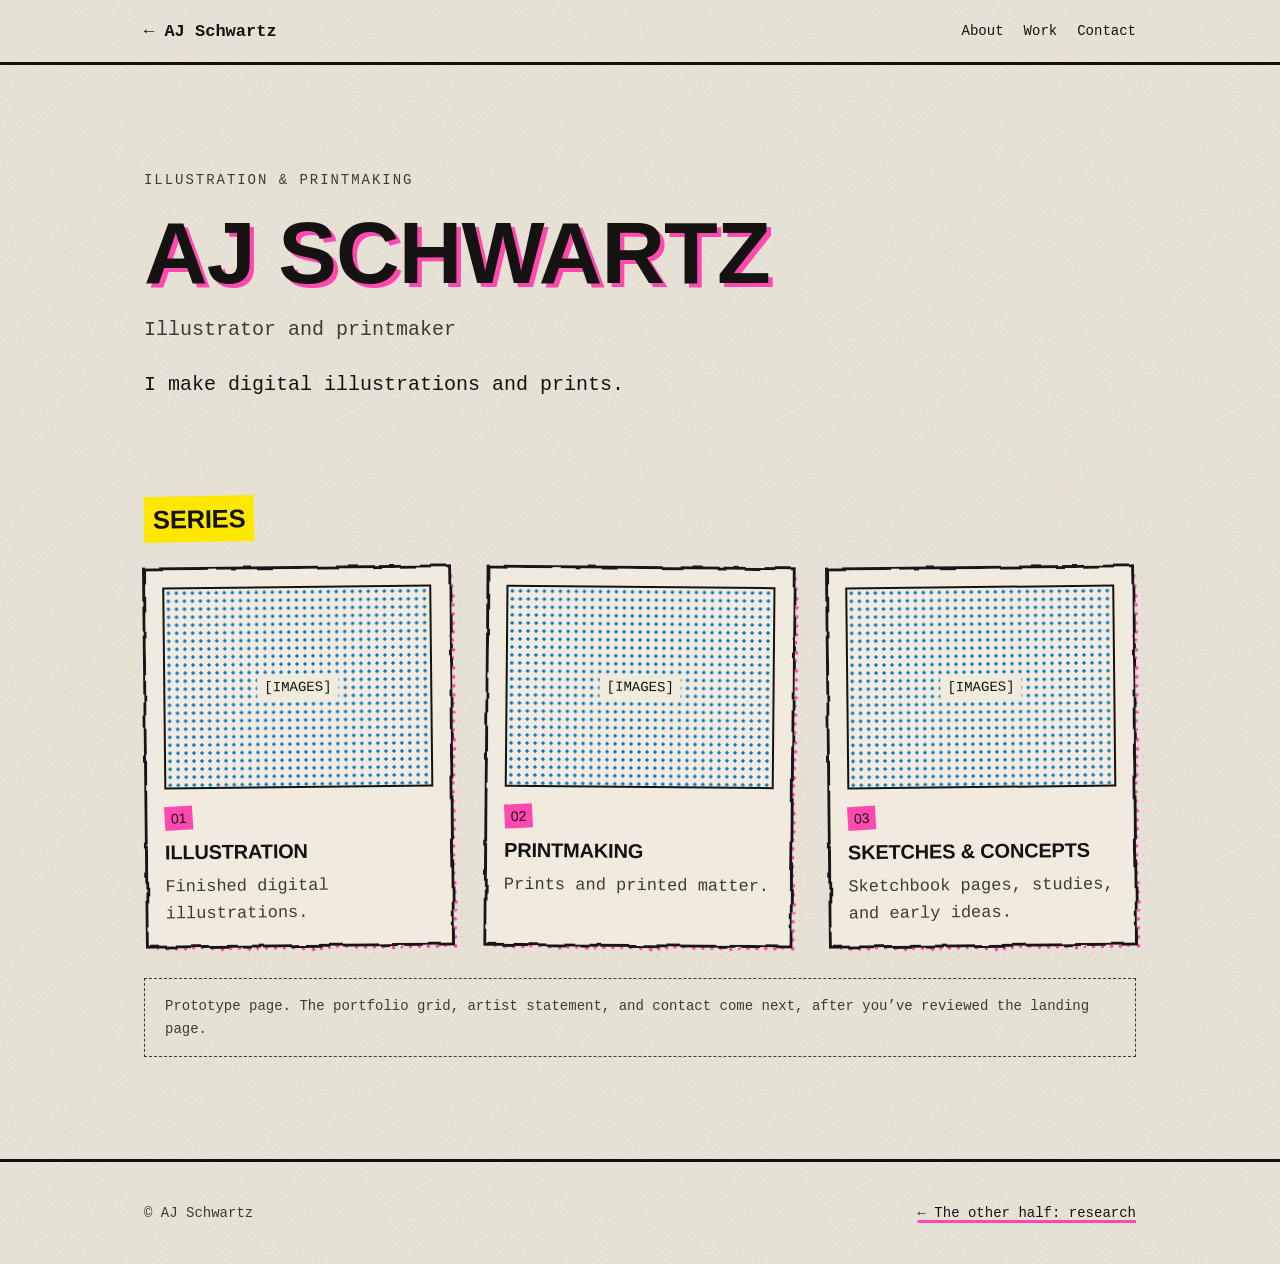
==== illustration/index.html @ 6c16be8b "Add personal site: split landing page with wipe transition Landing page splits into Research and Ill" ====
<!doctype html>
<html lang="en">
<head>
  <meta charset="utf-8">
  <meta name="viewport" content="width=device-width, initial-scale=1">
  <title>AJ Schwartz | Illustration &amp; Printmaking</title>
  <meta name="description" content="Digital illustration and printmaking by AJ Schwartz: finished illustrations, prints, sketches, and concepts.">
  <link rel="canonical" href="https://ajmerc.github.io/illustration/">
  <!-- Google Search Console: paste the <meta name="google-site-verification" ...> tag on the line below. -->

  <link rel="stylesheet" href="../assets/css/site.css">
  <script src="../assets/js/wipe.js" defer></script>
</head>
<body class="theme-illustration" data-side="illustration">
  <!-- SVG filter that gives borders their hand-inked wobble -->
  <svg width="0" height="0" aria-hidden="true" focusable="false" style="position:absolute">
    <filter id="rough"><feTurbulence type="fractalNoise" baseFrequency=".035" numOctaves="2" seed="4"/><feDisplacementMap in="SourceGraphic" scale="5"/></filter>
  </svg>

  <header class="site-header">
    <div class="container">
      <a class="home-link" href="../" data-wipe="home"><span aria-hidden="true">←</span> AJ Schwartz</a>
      <nav class="site-nav" aria-label="Illustration sections">
        <ul>
          <li><a href="#about">About</a></li>
          <li><a href="#work">Work</a></li>
          <li><a href="#contact">Contact</a></li>
        </ul>
      </nav>
    </div>
  </header>

  <main class="container">
    <section class="hero" id="about">
      <p class="eyebrow">Illustration &amp; Printmaking</p>
      <h1>AJ Schwartz</h1>
      <p class="role">Illustrator and printmaker</p>
      <p class="lede">I make digital illustrations and prints.</p>
    </section>

    <section class="section" id="work">
      <h2>Series</h2>
      <ul class="cards">
        <li class="card">
          <div class="frame"><span>[IMAGES]</span></div>
          <span class="card__num">01</span>
          <h3>Illustration</h3>
          <p>Finished digital illustrations.</p>
        </li>
        <li class="card">
          <div class="frame"><span>[IMAGES]</span></div>
          <span class="card__num">02</span>
          <h3>Printmaking</h3>
          <p>Prints and printed matter.</p>
        </li>
        <li class="card">
          <div class="frame"><span>[IMAGES]</span></div>
          <span class="card__num">03</span>
          <h3>Sketches &amp; concepts</h3>
          <p>Sketchbook pages, studies, and early ideas.</p>
        </li>
      </ul>
      <p class="placeholder-note">Prototype page. The portfolio grid, artist statement, and contact come next, after you’ve reviewed the landing page.</p>
    </section>
  </main>

  <footer class="site-footer">
    <div class="container">
      <span>© AJ Schwartz</span>
      <a href="../research/" data-wipe="research">← The other half: research</a>
    </div>
  </footer>
</body>
</html>
---- assets/css/site.css ----
/* ==========================================================================
   ajmerc.github.io — one stylesheet for the whole site.

   The Research and Illustration sides share the same grid, type scale and
   page structure. Each side only swaps the tokens in its theme block
   (colors, fonts, textures), so the two read as foils of each other.

   Sections:
     1. Tokens        4. Landing page
     2. Themes        5. Inner pages
     3. Base          6. Wipe transition
   ========================================================================== */

/* Self-hosted Bricolage Grotesque (SIL Open Font License, see assets/fonts/) */
@font-face {
  font-family: "Bricolage Grotesque";
  font-weight: 400;
  font-display: swap;
  src: url("../fonts/bricolage-grotesque-latin-400-normal.woff2") format("woff2");
}
@font-face {
  font-family: "Bricolage Grotesque";
  font-weight: 700;
  font-display: swap;
  src: url("../fonts/bricolage-grotesque-latin-700-normal.woff2") format("woff2");
}

/* 1. Tokens ---------------------------------------------------------------- */
:root {
  /* Research palette: calm, restrained */
  --r-paper: #f8f7f3;
  --r-ink: #17202a;
  --r-muted: #525d69;
  --r-accent: #2b5877;
  --r-rule: #d7dade;

  /* Illustration palette: newsprint + risograph inks */
  --i-paper: #f1ebdf;
  --i-ink: #151312;
  --i-muted: #3f3a35;
  --pink: #ff48b0;
  --blue: #0078bf;
  --yellow: #ffe800;

  /* Shared type scale */
  --step--1: 0.875rem;
  --step-0: 1.0625rem;
  --step-1: 1.25rem;
  --step-2: 1.6rem;
  --step-3: clamp(1.9rem, 3.5vw, 2.5rem);
  --step-4: clamp(2.6rem, 8vw, 5.5rem);

  --grotesk: "Bricolage Grotesque", system-ui, -apple-system, "Segoe UI", Roboto, sans-serif;
  --sans: system-ui, -apple-system, "Segoe UI", Roboto, "Helvetica Neue", Arial, sans-serif;
  --heavy: "Arial Black", "Helvetica Neue", Helvetica, Impact, sans-serif;
  --mono: ui-monospace, "SFMono-Regular", Menlo, Consolas, "Courier New", monospace;

  /* Paper grain (tiny inline SVG noise) */
  --grain: url("data:image/svg+xml,%3Csvg xmlns='http://www.w3.org/2000/svg' width='220' height='220'%3E%3Cfilter id='n'%3E%3CfeTurbulence type='fractalNoise' baseFrequency='.85' numOctaves='2' stitchTiles='stitch'/%3E%3CfeColorMatrix values='0 0 0 0 0 0 0 0 0 0 0 0 0 0 0 0 0 0 .09 0'/%3E%3C/filter%3E%3Crect width='100%25' height='100%25' filter='url(%23n)'/%3E%3C/svg%3E");
  --halftone: radial-gradient(circle, var(--pink) 0 1.7px, transparent 2.2px) 0 0 / 9px 9px;
  --halftone-blue: radial-gradient(circle, var(--blue) 0 1.4px, transparent 1.9px) 0 0 / 8px 8px;
}

/* 2. Themes ---------------------------------------------------------------- */
.theme-research {
  --paper: var(--r-paper);
  --ink: var(--r-ink);
  --muted: var(--r-muted);
  --accent: var(--r-accent);
  --rule: var(--r-rule);
  --display: var(--grotesk);
  --body: var(--grotesk);
}

.theme-illustration {
  --paper: var(--i-paper);
  --ink: var(--i-ink);
  --muted: var(--i-muted);
  --accent: var(--i-ink);
  --rule: var(--i-ink);
  --display: var(--heavy);
  --body: var(--mono);
}

/* 3. Base ------------------------------------------------------------------ */
*, *::before, *::after { box-sizing: border-box; }

body {
  margin: 0;
  background: var(--paper, var(--r-paper));
  color: var(--ink, var(--r-ink));
  font-family: var(--body, var(--grotesk));
  font-size: var(--step-0);
  line-height: 1.6;
}

body.theme-illustration { background-image: var(--grain); }

a { color: var(--accent); }

:focus-visible {
  outline: 3px solid var(--ink, var(--r-ink));
  outline-offset: 3px;
}

.visually-hidden {
  position: absolute !important;
  width: 1px; height: 1px;
  overflow: hidden;
  clip: rect(0 0 0 0);
  white-space: nowrap;
}

.container {
  width: 100%;
  max-width: 68rem;
  margin-inline: auto;
  padding-inline: clamp(1rem, 4vw, 3rem);
}

/* 4. Landing page ---------------------------------------------------------- */
.landing main {
  position: relative;
  isolation: isolate;
  min-height: 100vh;
  min-height: 100dvh;
  display: grid;
  grid-template-columns: 1fr 1fr;
  grid-template-rows: auto 1fr;
  background: linear-gradient(90deg, var(--r-paper) 50%, var(--i-paper) 50%);
  color: var(--r-ink);
}

/* Grain on the illustration half only */
.landing main::before {
  content: "";
  position: absolute;
  inset: 0 0 0 50%;
  background: var(--grain);
  z-index: -1;
  pointer-events: none;
}

/* Torn-paper seam between the halves */
.landing main::after {
  content: "";
  position: absolute;
  top: 0; bottom: 0;
  left: calc(50% - 16px);
  width: 16px;
  background: url("../img/torn-edge.svg") repeat-y 0 0 / 16px 120px;
  z-index: -1;
  pointer-events: none;
}

.intro {
  grid-column: 1 / -1;
  padding: clamp(3rem, 12vh, 8rem) clamp(1rem, 4vw, 3rem) 2rem;
  text-align: center;
}

.intro h1 {
  position: relative;
  isolation: isolate;
  margin: 0;
  font-family: var(--grotesk);
  font-weight: 700;
  font-size: var(--step-4);
  line-height: 1.02;
  letter-spacing: -0.02em;
}

/* The name straddles the seam: the right half picks up an off-register pink print. */
.intro h1::after {
  content: attr(data-text);
  position: absolute;
  inset: 0;
  color: var(--pink);
  transform: translate(0.05em, 0.035em);
  clip-path: inset(0 0 0 50%);
  z-index: -1;
}

.intro .role {
  margin: 1.1rem 0 0;
  font-size: var(--step-0);
  letter-spacing: 0.02em;
  color: var(--r-muted);
}

.intro .about {
  max-width: 34rem;
  margin: 0.75rem auto 0;
  font-size: var(--step-1);
  line-height: 1.45;
}

.choices {
  grid-column: 1 / -1;
  display: grid;
  grid-template-columns: 1fr 1fr;
}

.half {
  position: relative;
  isolation: isolate;
  display: flex;
  flex-direction: column;
  justify-content: flex-end;
  gap: 0.6rem;
  padding: 2rem clamp(1.5rem, 5vw, 4.5rem) clamp(2.5rem, 9vh, 5.5rem);
  color: var(--ink);
  text-decoration: none;
}

.half:focus-visible { outline-offset: -14px; }

.half__label { font-family: var(--display); font-size: var(--step-3); line-height: 1.05; }
.half__desc { max-width: 22rem; color: var(--muted); font-size: var(--step--1); }
.half__cta { font-size: var(--step--1); font-weight: 600; }
.half__cta span { display: inline-block; transition: transform .25s ease; }

/* Research half: crisp, aligned left */
.half--research { align-items: flex-start; }
.half--research .half__label { font-weight: 700; letter-spacing: -0.01em; }
.half--research .half__cta { color: var(--r-accent); }
.half--research:hover .half__cta span { transform: translateX(6px); }

.turns { width: min(18rem, 100%); height: auto; margin-bottom: 1.25rem; color: var(--r-accent); }
.turns text { font: 600 9px var(--sans); fill: var(--r-muted); }

/* Illustration half: mirrored, printed, a bit crooked */
.half--illustration { align-items: flex-end; text-align: right; }
.half--illustration .half__label {
  text-transform: uppercase;
  text-shadow: 3px 3px 0 var(--pink);
  transform: rotate(-1.5deg);
  transition: text-shadow .25s ease;
}
.half--illustration:hover .half__label { text-shadow: 6px 5px 0 var(--pink); }
.half--illustration:hover .half__cta span { transform: translateX(-6px); }

/* Halftone blob in the illustration half */
.half--illustration::before {
  content: "";
  position: absolute;
  inset: 0;
  background: var(--halftone);
  -webkit-mask-image: radial-gradient(circle at 78% 42%, #000 0 8%, transparent 38%);
  mask-image: radial-gradient(circle at 78% 42%, #000 0 8%, transparent 38%);
  opacity: .55;
  z-index: -1;
}

/* Stack the halves on narrow screens. Breakpoint matches splitLayout in wipe.js. */
@media (max-width: 47.99rem) {
  .landing main {
    grid-template-columns: 1fr;
    background: var(--r-paper);
  }
  .landing main::before,
  .landing main::after,
  .intro h1::after { display: none; }
  .intro { padding-top: 3rem; }
  .choices { grid-template-columns: 1fr; grid-template-rows: 1fr 1fr; }
  .half { min-height: 13rem; padding-block: 2rem; }
  .half--illustration {
    background: var(--grain), var(--i-paper);
    border-top: 3px solid var(--i-ink);
  }
  .turns { width: min(14rem, 100%); margin-bottom: 0.5rem; }
}

/* 5. Inner pages ----------------------------------------------------------- */
.site-header .container {
  display: flex;
  flex-wrap: wrap;
  align-items: center;
  justify-content: space-between;
  gap: 0.75rem 1.5rem;
  padding-block: 1.1rem;
}

.site-header { border-bottom: 1px solid var(--rule); }
.theme-illustration .site-header { border-bottom-width: 3px; }

.home-link { color: var(--ink); font-weight: 700; text-decoration: none; }
.home-link:hover { text-decoration: underline; }

.site-nav ul {
  display: flex;
  flex-wrap: wrap;
  gap: 0.4rem 1.25rem;
  margin: 0;
  padding: 0;
  list-style: none;
  font-size: var(--step--1);
}
.site-nav a { color: var(--muted); text-decoration: none; }
.site-nav a:hover { color: var(--ink); text-decoration: underline; }

.hero { padding-block: clamp(3rem, 10vw, 6.5rem) clamp(1.5rem, 4vw, 2.5rem); }

.eyebrow {
  margin: 0 0 1rem;
  font-size: var(--step--1);
  letter-spacing: 0.14em;
  text-transform: uppercase;
  color: var(--muted);
}

.hero h1 {
  margin: 0;
  font-family: var(--display);
  font-size: var(--step-4);
  line-height: 1.02;
  font-weight: 700;
  letter-spacing: -0.02em;
}

.hero .role { margin: 1rem 0 0; font-size: var(--step-1); color: var(--muted); }
.hero .lede { max-width: 38rem; margin: 1.5rem 0 0; font-size: var(--step-1); line-height: 1.5; }

.section { padding-block: clamp(2rem, 5vw, 3.5rem); }
.section h2 { margin: 0 0 1.5rem; font-family: var(--display); font-size: var(--step-2); }

.cards {
  display: grid;
  grid-template-columns: repeat(auto-fit, minmax(16rem, 1fr));
  gap: clamp(1.25rem, 3vw, 2rem);
  margin: 0;
  padding: 0;
  list-style: none;
}
.card h3 { margin: 0.5rem 0; font-family: var(--display); font-size: var(--step-1); line-height: 1.25; }
.card p { margin: 0; color: var(--muted); }
.card__num { font-size: var(--step--1); font-variant-numeric: tabular-nums; }

.placeholder-note {
  margin-top: 2rem;
  padding: 1rem 1.25rem;
  border: 1px dashed var(--muted);
  font-size: var(--step--1);
  color: var(--muted);
}

.site-footer .container {
  display: flex;
  flex-wrap: wrap;
  justify-content: space-between;
  gap: 1rem;
  padding-block: 2.5rem;
  font-size: var(--step--1);
  color: var(--muted);
}
.site-footer { border-top: 1px solid var(--rule); margin-top: 2rem; }
.theme-illustration .site-footer { border-top-width: 3px; }

/* Research: precise rules, lots of air */
.theme-research .card { padding-top: 1rem; border-top: 1px solid var(--ink); }
.theme-research .card__num { color: var(--accent); }
.theme-research a { text-underline-offset: 3px; }

/* Illustration: same skeleton, printed by hand */
.theme-illustration .hero h1,
.theme-illustration .section h2,
.theme-illustration .card h3 { text-transform: uppercase; font-weight: 900; letter-spacing: -0.01em; }
.theme-illustration .hero h1 { text-shadow: 0.05em 0.04em 0 var(--pink); }
.theme-illustration .section h2 { display: inline-block; background: var(--yellow); padding: 0.1em 0.35em; transform: rotate(-1deg); }
.theme-illustration a {
  color: var(--ink);
  text-decoration-color: var(--pink);
  text-decoration-thickness: 3px;
  text-underline-offset: 3px;
}
.theme-illustration .site-nav a { text-decoration: none; }

.theme-illustration .card { position: relative; isolation: isolate; padding: 1.25rem; }
.theme-illustration .card:nth-child(odd) { transform: rotate(-0.6deg); }
.theme-illustration .card:nth-child(even) { transform: rotate(0.5deg); }
/* Wobbly inked border + offset halftone "shadow" */
.theme-illustration .card::before,
.theme-illustration .card::after {
  content: "";
  position: absolute;
  inset: 0;
  filter: url(#rough);
  pointer-events: none;
}
.theme-illustration .card::before { border: 3px solid var(--ink); background: var(--paper); z-index: -1; }
.theme-illustration .card::after { background: var(--halftone); transform: translate(8px, 8px); z-index: -2; }
.theme-illustration .card__num {
  display: inline-block;
  padding: 0.05em 0.45em;
  background: var(--pink);
  color: var(--ink);
  font-family: var(--heavy);
  transform: rotate(-3deg);
}

.frame {
  display: grid;
  place-items: center;
  aspect-ratio: 4 / 3;
  margin-bottom: 1rem;
  border: 2px solid var(--ink);
  background: var(--halftone-blue), var(--paper);
  font-size: var(--step--1);
}
.frame span { background: var(--paper); padding: 0.1em 0.5em; }

/* 6. Wipe transition (driven by assets/js/wipe.js) ------------------------- */
.wipe {
  position: fixed;
  inset: 0;
  z-index: 1000;
  overflow: hidden;
}
.wipe__panel { position: absolute; inset: 0; will-change: transform; }

.wipe__panel--research { background: var(--r-paper); }
.wipe__panel--research::after { /* crisp leading edge */
  content: "";
  position: absolute;
  top: 0; bottom: 0;
  left: 100%;
  width: 2px;
  background: var(--r-ink);
}

.wipe__panel--illustration { background: var(--grain), var(--i-paper); }
.wipe__panel--illustration::before { /* torn leading edge */
  content: "";
  position: absolute;
  top: 0; bottom: 0;
  right: 100%;
  width: 16px;
  background: url("../img/torn-edge.svg") repeat-y 0 0 / 16px 120px;
}

/* Phones: the halves are stacked, so the wipe moves vertically */
.wipe__panel--y.wipe__panel--research::after { top: 100%; left: 0; right: 0; width: auto; height: 2px; }
.wipe__panel--y.wipe__panel--illustration::before {
  top: auto; bottom: 100%; left: 0; right: 0;
  width: auto; height: 3px;
  background: var(--i-ink);
}

@media (prefers-reduced-motion: reduce) {
  *, *::before, *::after { transition: none !important; }
}
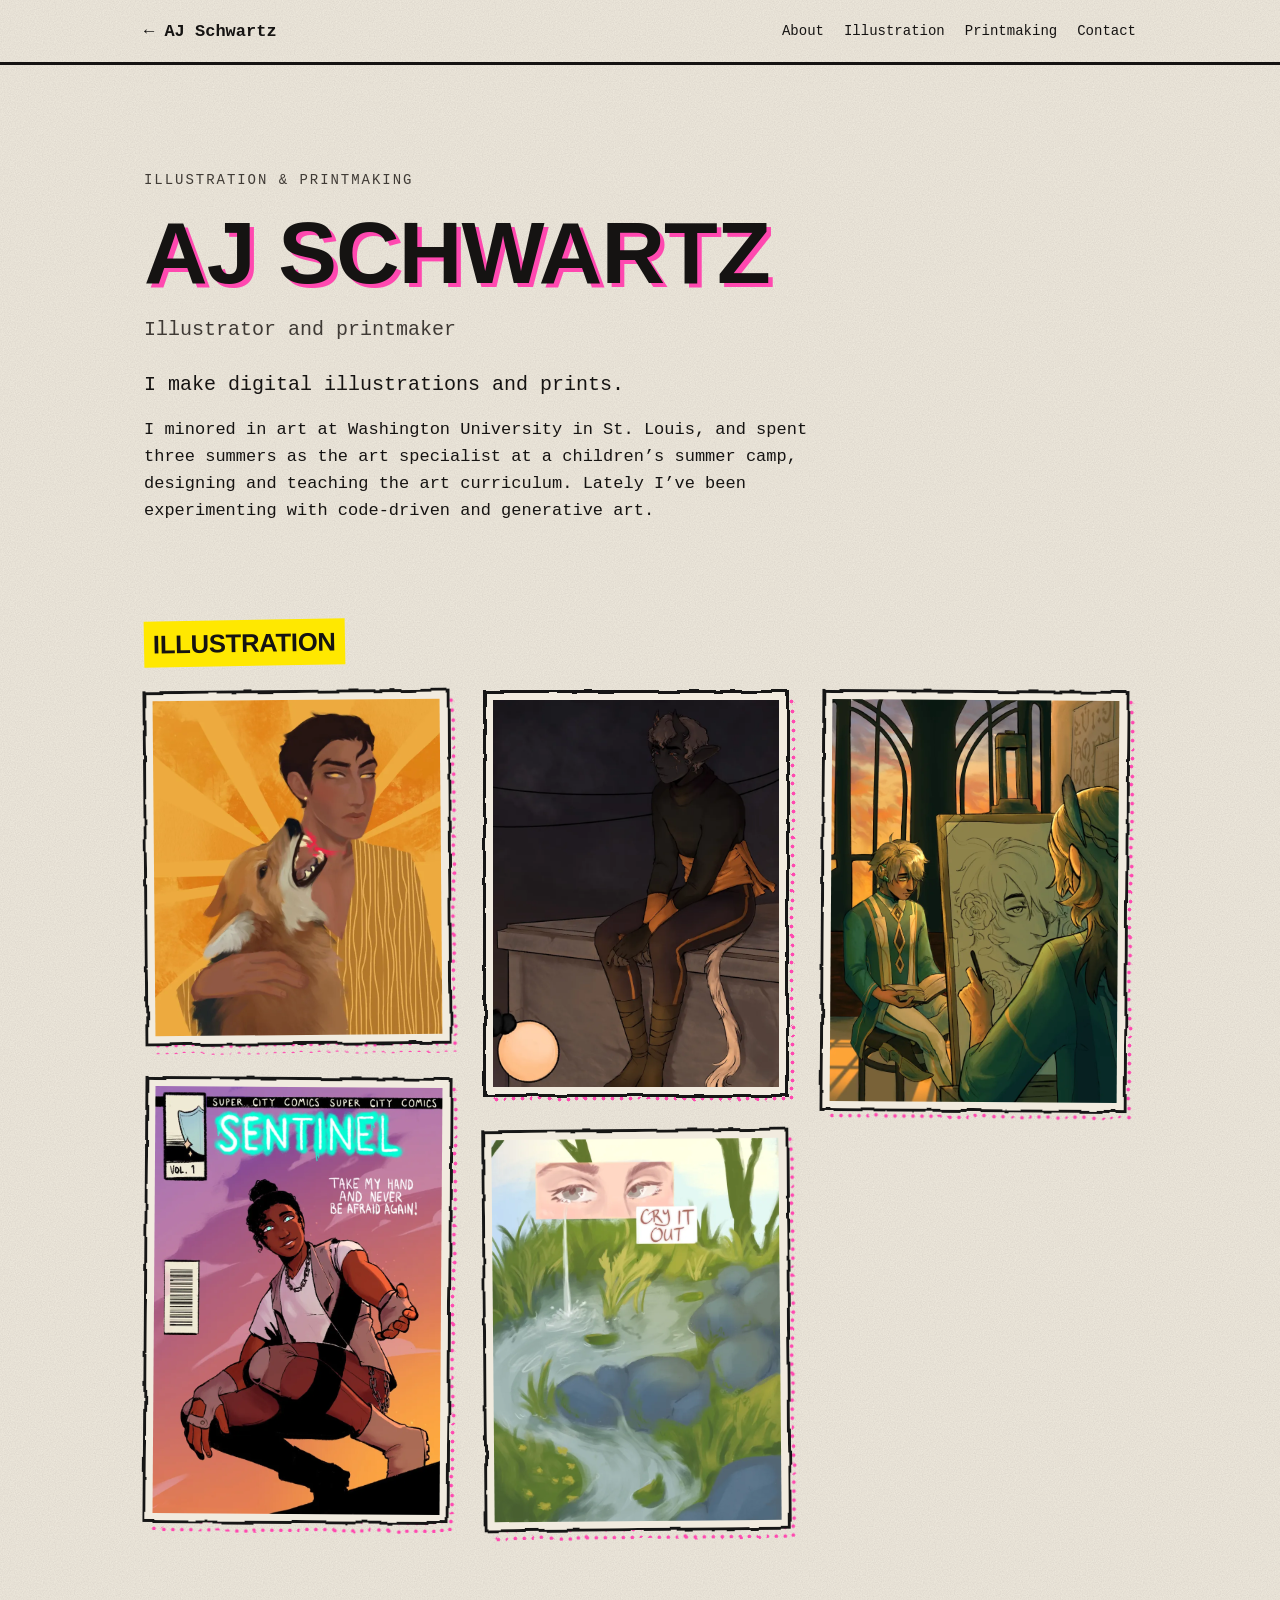
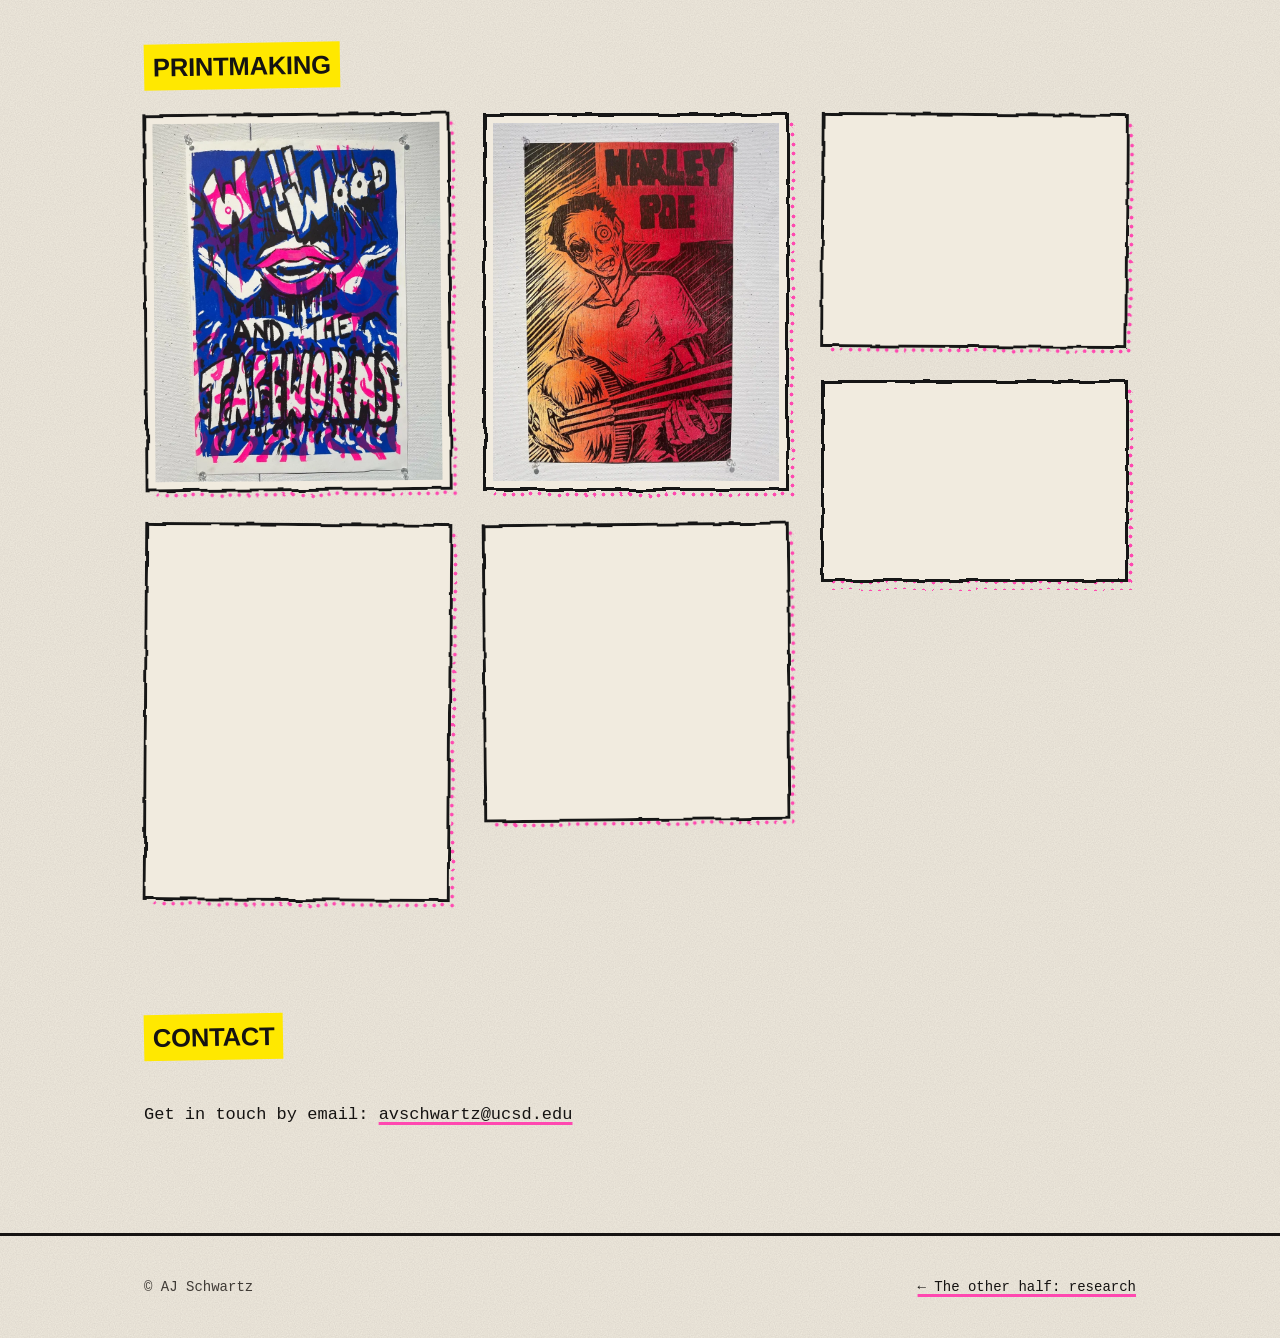
==== commit 7d6cb7ba: "Add portfolio galleries and artist statement to illustration page Eleven pieces (five digital illust" ====
--- a/illustration/index.html
+++ b/illustration/index.html
@@ -4,9 +4,18 @@
   <meta charset="utf-8">
   <meta name="viewport" content="width=device-width, initial-scale=1">
   <title>AJ Schwartz | Illustration &amp; Printmaking</title>
-  <meta name="description" content="Digital illustration and printmaking by AJ Schwartz: finished illustrations, prints, sketches, and concepts.">
+  <meta name="description" content="Digital illustrations and prints by AJ Schwartz, from character portraits to band posters.">
   <link rel="canonical" href="https://ajmerc.github.io/illustration/">
   <!-- Google Search Console: paste the <meta name="google-site-verification" ...> tag on the line below. -->
+
+  <meta property="og:type" content="website">
+  <meta property="og:site_name" content="AJ Schwartz">
+  <meta property="og:title" content="AJ Schwartz | Illustration &amp; Printmaking">
+  <meta property="og:description" content="Digital illustration and printmaking by AJ Schwartz.">
+  <meta property="og:url" content="https://ajmerc.github.io/illustration/">
+  <meta property="og:image" content="https://ajmerc.github.io/assets/img/og-image.png">
+  <meta property="og:image:alt" content="AJ Schwartz: research and illustration">
+  <meta name="twitter:card" content="summary_large_image">
 
   <link rel="stylesheet" href="../assets/css/site.css">
   <script src="../assets/js/wipe.js" defer></script>
@@ -23,7 +32,8 @@
       <nav class="site-nav" aria-label="Illustration sections">
         <ul>
           <li><a href="#about">About</a></li>
-          <li><a href="#work">Work</a></li>
+          <li><a href="#illustration">Illustration</a></li>
+          <li><a href="#printmaking">Printmaking</a></li>
           <li><a href="#contact">Contact</a></li>
         </ul>
       </nav>
@@ -31,36 +41,126 @@
   </header>
 
   <main class="container">
+    <!-- ===== Artist statement ===== -->
     <section class="hero" id="about">
       <p class="eyebrow">Illustration &amp; Printmaking</p>
       <h1>AJ Schwartz</h1>
       <p class="role">Illustrator and printmaker</p>
       <p class="lede">I make digital illustrations and prints.</p>
+      <div class="prose statement">
+        <p>I minored in art at Washington University in St. Louis, and spent three summers as the art specialist at a children’s summer camp, designing and teaching the art curriculum. Lately I’ve been experimenting with code-driven and generative art.</p>
+      </div>
     </section>
 
-    <section class="section" id="work">
-      <h2>Series</h2>
-      <ul class="cards">
-        <li class="card">
-          <div class="frame"><span>[IMAGES]</span></div>
-          <span class="card__num">01</span>
-          <h3>Illustration</h3>
-          <p>Finished digital illustrations.</p>
+    <!-- ===== Galleries =====
+         To add a piece: put a small (800px wide) .webp and .jpg and a large (1800px) .webp in
+         assets/img/portfolio/, then copy a whole <li class="piece"> ... </li> block and change
+         the file names, width/height, and alt text. -->
+    <section class="section" id="illustration">
+      <h2>Illustration</h2>
+      <ul class="gallery">
+        <li class="piece">
+          <a href="../assets/img/portfolio/aj-schwartz-illustration-fox-portrait-large.webp">
+            <picture>
+              <source type="image/webp" srcset="../assets/img/portfolio/aj-schwartz-illustration-fox-portrait.webp">
+              <img src="../assets/img/portfolio/aj-schwartz-illustration-fox-portrait.jpg" width="800" height="934" loading="lazy" decoding="async" alt="Portrait of a man with golden eyes holding a howling fox against an orange sunburst, digital illustration by AJ Schwartz">
+            </picture>
+          </a>
         </li>
-        <li class="card">
-          <div class="frame"><span>[IMAGES]</span></div>
-          <span class="card__num">02</span>
-          <h3>Printmaking</h3>
-          <p>Prints and printed matter.</p>
+        <li class="piece">
+          <a href="../assets/img/portfolio/aj-schwartz-illustration-sentinel-comic-cover-large.webp">
+            <picture>
+              <source type="image/webp" srcset="../assets/img/portfolio/aj-schwartz-illustration-sentinel-comic-cover.webp">
+              <img src="../assets/img/portfolio/aj-schwartz-illustration-sentinel-comic-cover.jpg" width="800" height="1191" loading="lazy" decoding="async" alt="Comic book cover titled “Sentinel,” with a hero crouching and reaching toward the viewer, digital illustration by AJ Schwartz">
+            </picture>
+          </a>
         </li>
-        <li class="card">
-          <div class="frame"><span>[IMAGES]</span></div>
-          <span class="card__num">03</span>
-          <h3>Sketches &amp; concepts</h3>
-          <p>Sketchbook pages, studies, and early ideas.</p>
+        <li class="piece">
+          <a href="../assets/img/portfolio/aj-schwartz-illustration-horned-figure-large.webp">
+            <picture>
+              <source type="image/webp" srcset="../assets/img/portfolio/aj-schwartz-illustration-horned-figure.webp">
+              <img src="../assets/img/portfolio/aj-schwartz-illustration-horned-figure.jpg" width="800" height="1078" loading="lazy" decoding="async" alt="A horned figure with a long tail sitting on a ledge in a dark room beside a glowing lamp, digital illustration by AJ Schwartz">
+            </picture>
+          </a>
+        </li>
+        <li class="piece">
+          <a href="../assets/img/portfolio/aj-schwartz-illustration-cry-it-out-large.webp">
+            <picture>
+              <source type="image/webp" srcset="../assets/img/portfolio/aj-schwartz-illustration-cry-it-out.webp">
+              <img src="../assets/img/portfolio/aj-schwartz-illustration-cry-it-out.jpg" width="800" height="1067" loading="lazy" decoding="async" alt="Tearful eyes above a stream of tears running into a grassy pond, with the words “Cry it out,” digital illustration by AJ Schwartz">
+            </picture>
+          </a>
+        </li>
+        <li class="piece">
+          <a href="../assets/img/portfolio/aj-schwartz-illustration-studio-portrait-large.webp">
+            <picture>
+              <source type="image/webp" srcset="../assets/img/portfolio/aj-schwartz-illustration-studio-portrait.webp">
+              <img src="../assets/img/portfolio/aj-schwartz-illustration-studio-portrait.jpg" width="800" height="1122" loading="lazy" decoding="async" alt="Two figures in a sunlit studio with arched windows, one drawing a portrait at an easel while the other reads, digital illustration by AJ Schwartz">
+            </picture>
+          </a>
         </li>
       </ul>
-      <p class="placeholder-note">Prototype page. The portfolio grid, artist statement, and contact come next, after you’ve reviewed the landing page.</p>
+    </section>
+
+    <section class="section" id="printmaking">
+      <h2>Printmaking</h2>
+      <ul class="gallery">
+        <li class="piece">
+          <a href="../assets/img/portfolio/aj-schwartz-print-tapeworms-poster-large.webp">
+            <picture>
+              <source type="image/webp" srcset="../assets/img/portfolio/aj-schwartz-print-tapeworms-poster.webp">
+              <img src="../assets/img/portfolio/aj-schwartz-print-tapeworms-poster.jpg" width="800" height="1000" loading="lazy" decoding="async" alt="Band poster print in blue and fluorescent pink with hand-drawn lettering, print by AJ Schwartz">
+            </picture>
+          </a>
+        </li>
+        <li class="piece">
+          <a href="../assets/img/portfolio/aj-schwartz-print-rabbit-large.webp">
+            <picture>
+              <source type="image/webp" srcset="../assets/img/portfolio/aj-schwartz-print-rabbit.webp">
+              <img src="../assets/img/portfolio/aj-schwartz-print-rabbit.jpg" width="800" height="1000" loading="lazy" decoding="async" alt="Print of a rabbit held in tattooed hands inside a yellow oval, print by AJ Schwartz">
+            </picture>
+          </a>
+        </li>
+        <li class="piece">
+          <a href="../assets/img/portfolio/aj-schwartz-print-harley-poe-large.webp">
+            <picture>
+              <source type="image/webp" srcset="../assets/img/portfolio/aj-schwartz-print-harley-poe.webp">
+              <img src="../assets/img/portfolio/aj-schwartz-print-harley-poe.jpg" width="800" height="1000" loading="lazy" decoding="async" alt="Red and orange print of a wide-eyed figure playing guitar, with the words “Harley Poe,” print by AJ Schwartz">
+            </picture>
+          </a>
+        </li>
+        <li class="piece">
+          <a href="../assets/img/portfolio/aj-schwartz-print-vu-realm-installation-large.webp">
+            <picture>
+              <source type="image/webp" srcset="../assets/img/portfolio/aj-schwartz-print-vu-realm-installation.webp">
+              <img src="../assets/img/portfolio/aj-schwartz-print-vu-realm-installation.jpg" width="800" height="775" loading="lazy" decoding="async" alt="Wall of repeated corporate-style posters reading “VU_REALM” and “Work. Play. Live.,” some overprinted with skull masks and a handwritten manifesto, prints by AJ Schwartz">
+            </picture>
+          </a>
+        </li>
+        <li class="piece">
+          <a href="../assets/img/portfolio/aj-schwartz-print-deaths-head-moth-large.webp">
+            <picture>
+              <source type="image/webp" srcset="../assets/img/portfolio/aj-schwartz-print-deaths-head-moth.webp">
+              <img src="../assets/img/portfolio/aj-schwartz-print-deaths-head-moth.jpg" width="800" height="600" loading="lazy" decoding="async" alt="Signed print of a death’s-head moth in black and yellow with a yellow halo, print by AJ Schwartz">
+            </picture>
+          </a>
+        </li>
+        <li class="piece">
+          <a href="../assets/img/portfolio/aj-schwartz-print-all-hail-weird-art-large.webp">
+            <picture>
+              <source type="image/webp" srcset="../assets/img/portfolio/aj-schwartz-print-all-hail-weird-art.webp">
+              <img src="../assets/img/portfolio/aj-schwartz-print-all-hail-weird-art.jpg" width="800" height="508" loading="lazy" decoding="async" alt="Two pink and blue collage prints of eyes and faces with the words “All Hail Weird Art,” prints by AJ Schwartz">
+            </picture>
+          </a>
+        </li>
+      </ul>
+    </section>
+
+    <!-- Sketches & concepts: add a third gallery section here when ready. -->
+
+    <section class="section" id="contact">
+      <h2>Contact</h2>
+      <p>Get in touch by email: <a href="mailto:avschwartz@ucsd.edu">avschwartz@ucsd.edu</a></p>
     </section>
   </main>
 
--- a/assets/css/site.css
+++ b/assets/css/site.css
@@ -336,6 +336,90 @@
 .card p { margin: 0; color: var(--muted); }
 .card__num { font-size: var(--step--1); font-variant-numeric: tabular-nums; }
 
+/* Row of link "buttons" (hero, contact) */
+.links {
+  display: flex;
+  flex-wrap: wrap;
+  gap: 0.6rem;
+  margin: 1.75rem 0 0;
+  padding: 0;
+  list-style: none;
+  font-size: var(--step--1);
+}
+.links a,
+.links .placeholder {
+  display: inline-block;
+  padding: 0.4em 0.9em;
+  border: 1px solid var(--ink);
+  color: var(--ink);
+  text-decoration: none;
+}
+.links a:hover { background: var(--ink); color: var(--paper); }
+.links .placeholder { border-style: dashed; border-color: var(--muted); color: var(--muted); }
+.prose .links { margin-top: 1rem; }
+
+/* Heading on the left, content on the right (wide screens) */
+.section--split { border-top: 1px solid var(--rule); }
+@media (min-width: 48rem) {
+  .section--split {
+    display: grid;
+    grid-template-columns: 13rem 1fr;
+    gap: 2.5rem;
+    align-items: start;
+  }
+  .section--split h2 { margin: 0; }
+}
+
+.prose { max-width: 42rem; }
+.prose p { margin: 0 0 1em; }
+.prose p:last-child { margin-bottom: 0; }
+.prose ul { margin: 0; padding-left: 1.2rem; }
+.prose li + li { margin-top: 0.5rem; }
+
+.subhead {
+  margin: 0 0 0.75rem;
+  font-size: var(--step--1);
+  font-weight: 600;
+  letter-spacing: 0.12em;
+  text-transform: uppercase;
+  color: var(--muted);
+}
+.timeline + .subhead { margin-top: 2rem; }
+
+/* Papers */
+.pubs, .timeline { margin: 0; padding: 0; list-style: none; }
+.pub {
+  display: grid;
+  grid-template-columns: 4rem 1fr;
+  gap: 1rem;
+  padding-block: 1rem;
+  border-top: 1px solid var(--rule);
+}
+.pub:first-child { border-top: 0; padding-top: 0; }
+.pub__year { color: var(--muted); font-variant-numeric: tabular-nums; }
+.pub__cite, .pub__venue { margin: 0; max-width: 40rem; }
+.pub__venue { margin-top: 0.25rem; color: var(--muted); font-size: var(--step--1); }
+
+/* Dated rows: education, positions, outreach */
+.timeline li {
+  display: flex;
+  justify-content: space-between;
+  align-items: baseline;
+  gap: 1rem;
+  padding-block: 0.75rem;
+  border-top: 1px solid var(--rule);
+}
+.timeline li:first-child { border-top: 0; padding-top: 0; }
+.timeline li span:not(.timeline__date) { color: var(--muted); font-size: var(--step--1); }
+.timeline__date { flex: none; color: var(--muted); font-size: var(--step--1); font-variant-numeric: tabular-nums; }
+
+.skills {
+  display: grid;
+  grid-template-columns: repeat(auto-fit, minmax(15rem, 1fr));
+  gap: 1.75rem 2.5rem;
+}
+.skills p { margin: 0; }
+
 .placeholder-note {
   margin-top: 2rem;
   padding: 1rem 1.25rem;
@@ -398,16 +482,39 @@
   transform: rotate(-3deg);
 }
 
-.frame {
-  display: grid;
-  place-items: center;
-  aspect-ratio: 4 / 3;
-  margin-bottom: 1rem;
-  border: 2px solid var(--ink);
-  background: var(--halftone-blue), var(--paper);
-  font-size: var(--step--1);
-}
-.frame span { background: var(--paper); padding: 0.1em 0.5em; }
+.statement { margin-top: 1rem; }
+
+/* Portfolio: masonry columns of inked, slightly crooked frames */
+.gallery {
+  columns: 3 16rem;
+  column-gap: 2rem;
+  margin: 0;
+  padding: 0 8px 0 0;
+  list-style: none;
+}
+.piece {
+  position: relative;
+  isolation: isolate;
+  break-inside: avoid;
+  margin-bottom: 2rem;
+  padding: 10px;
+}
+.piece:nth-child(3n+1) { transform: rotate(-0.5deg); }
+.piece:nth-child(3n+2) { transform: rotate(0.4deg); }
+.piece::before,
+.piece::after {
+  content: "";
+  position: absolute;
+  inset: 0;
+  filter: url(#rough);
+  pointer-events: none;
+}
+.piece::before { border: 3px solid var(--ink); background: var(--paper); z-index: -1; }
+.piece::after { background: var(--halftone); transform: translate(8px, 8px); z-index: -2; }
+.piece a { display: block; }
+.piece img { display: block; width: 100%; height: auto; }
+.piece a:focus-visible { outline-offset: 4px; }
+
 
 /* 6. Wipe transition (driven by assets/js/wipe.js) ------------------------- */
 .wipe {
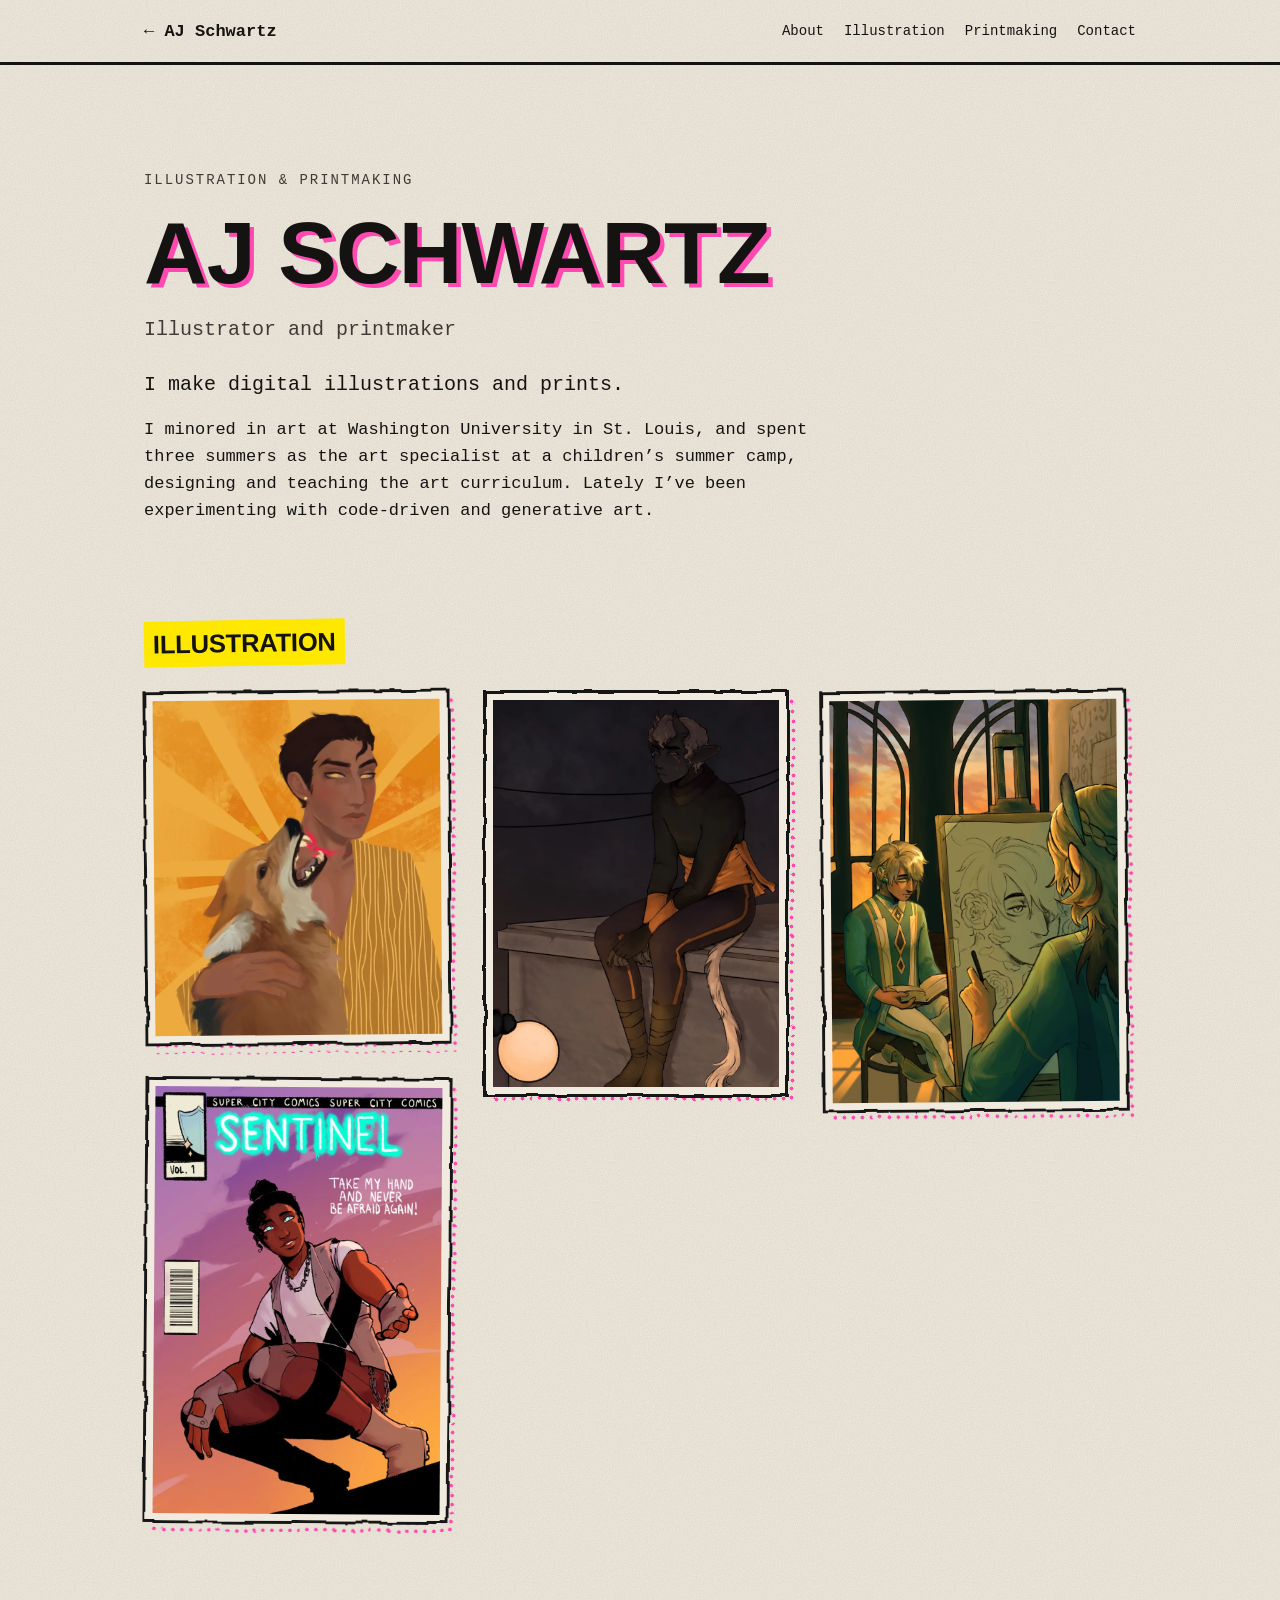
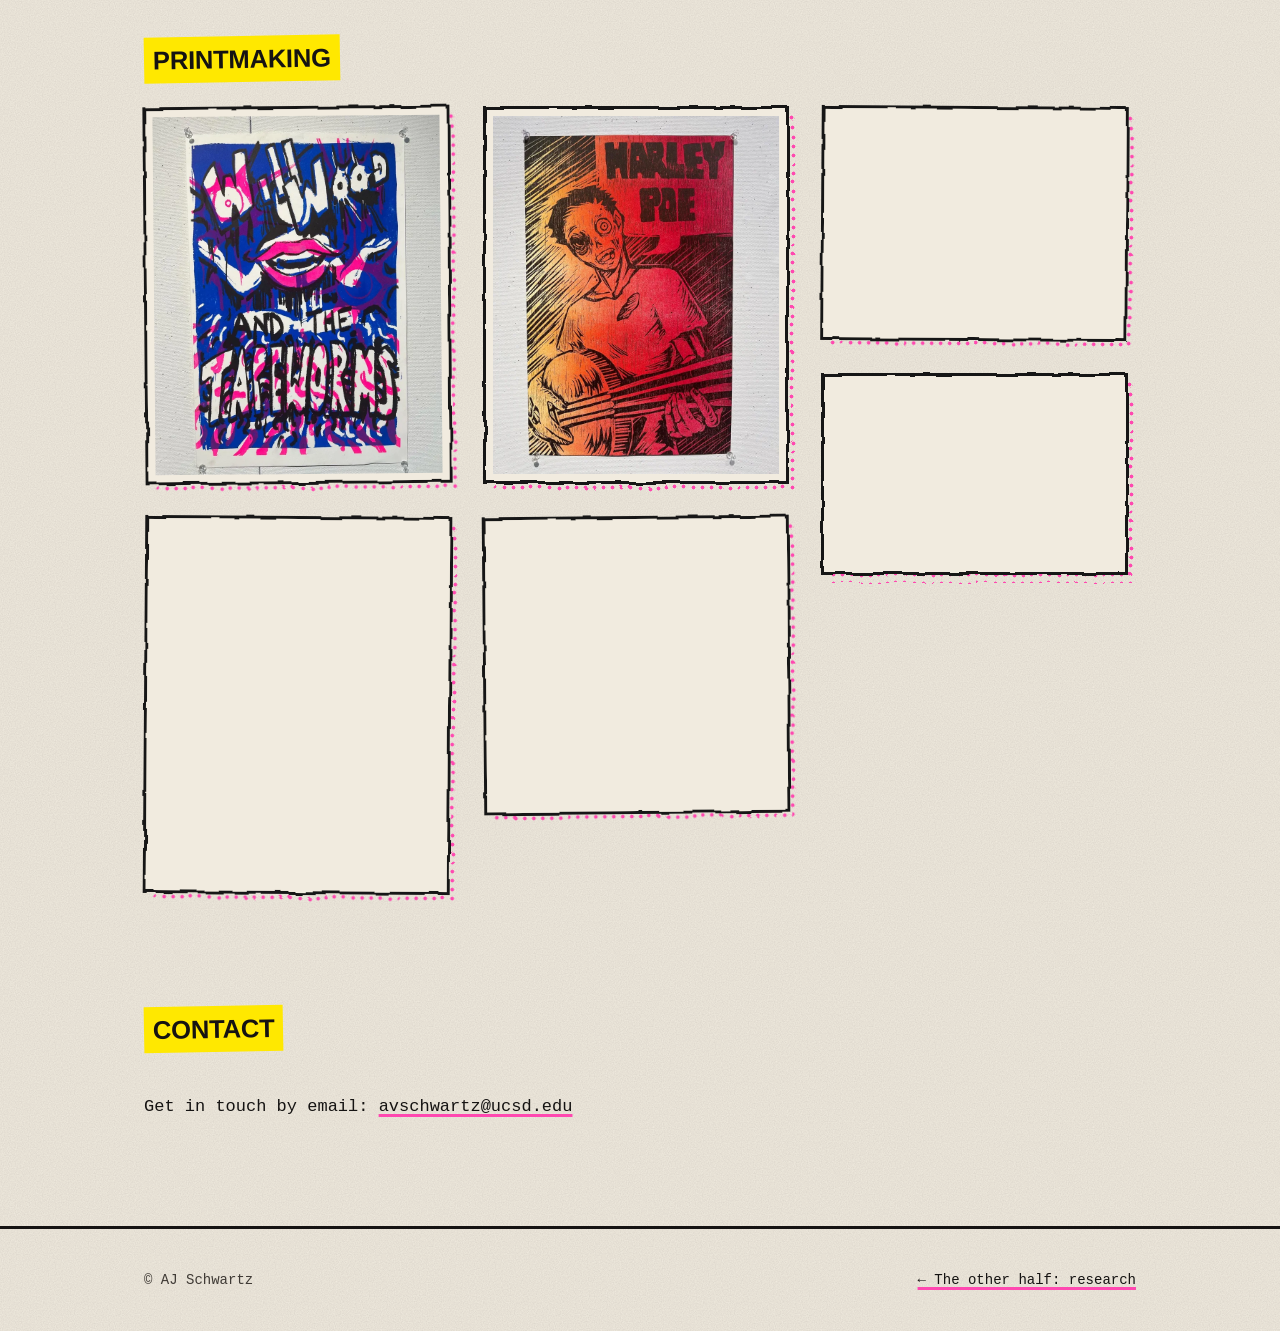
==== commit d27a95e1: "Portfolio: correct maned wolf description, remove Cry It Out piece Co-Authored-By: Claude Opus 5.5 <" ====
--- a/illustration/index.html
+++ b/illustration/index.html
@@ -60,10 +60,10 @@
       <h2>Illustration</h2>
       <ul class="gallery">
         <li class="piece">
-          <a href="../assets/img/portfolio/aj-schwartz-illustration-fox-portrait-large.webp">
+          <a href="../assets/img/portfolio/aj-schwartz-illustration-maned-wolf-portrait-large.webp">
             <picture>
-              <source type="image/webp" srcset="../assets/img/portfolio/aj-schwartz-illustration-fox-portrait.webp">
-              <img src="../assets/img/portfolio/aj-schwartz-illustration-fox-portrait.jpg" width="800" height="934" loading="lazy" decoding="async" alt="Portrait of a man with golden eyes holding a howling fox against an orange sunburst, digital illustration by AJ Schwartz">
+              <source type="image/webp" srcset="../assets/img/portfolio/aj-schwartz-illustration-maned-wolf-portrait.webp">
+              <img src="../assets/img/portfolio/aj-schwartz-illustration-maned-wolf-portrait.jpg" width="800" height="934" loading="lazy" decoding="async" alt="Portrait of a man with golden eyes holding a howling maned wolf against an orange sunburst, digital illustration by AJ Schwartz">
             </picture>
           </a>
         </li>
@@ -80,14 +80,6 @@
             <picture>
               <source type="image/webp" srcset="../assets/img/portfolio/aj-schwartz-illustration-horned-figure.webp">
               <img src="../assets/img/portfolio/aj-schwartz-illustration-horned-figure.jpg" width="800" height="1078" loading="lazy" decoding="async" alt="A horned figure with a long tail sitting on a ledge in a dark room beside a glowing lamp, digital illustration by AJ Schwartz">
-            </picture>
-          </a>
-        </li>
-        <li class="piece">
-          <a href="../assets/img/portfolio/aj-schwartz-illustration-cry-it-out-large.webp">
-            <picture>
-              <source type="image/webp" srcset="../assets/img/portfolio/aj-schwartz-illustration-cry-it-out.webp">
-              <img src="../assets/img/portfolio/aj-schwartz-illustration-cry-it-out.jpg" width="800" height="1067" loading="lazy" decoding="async" alt="Tearful eyes above a stream of tears running into a grassy pond, with the words “Cry it out,” digital illustration by AJ Schwartz">
             </picture>
           </a>
         </li>
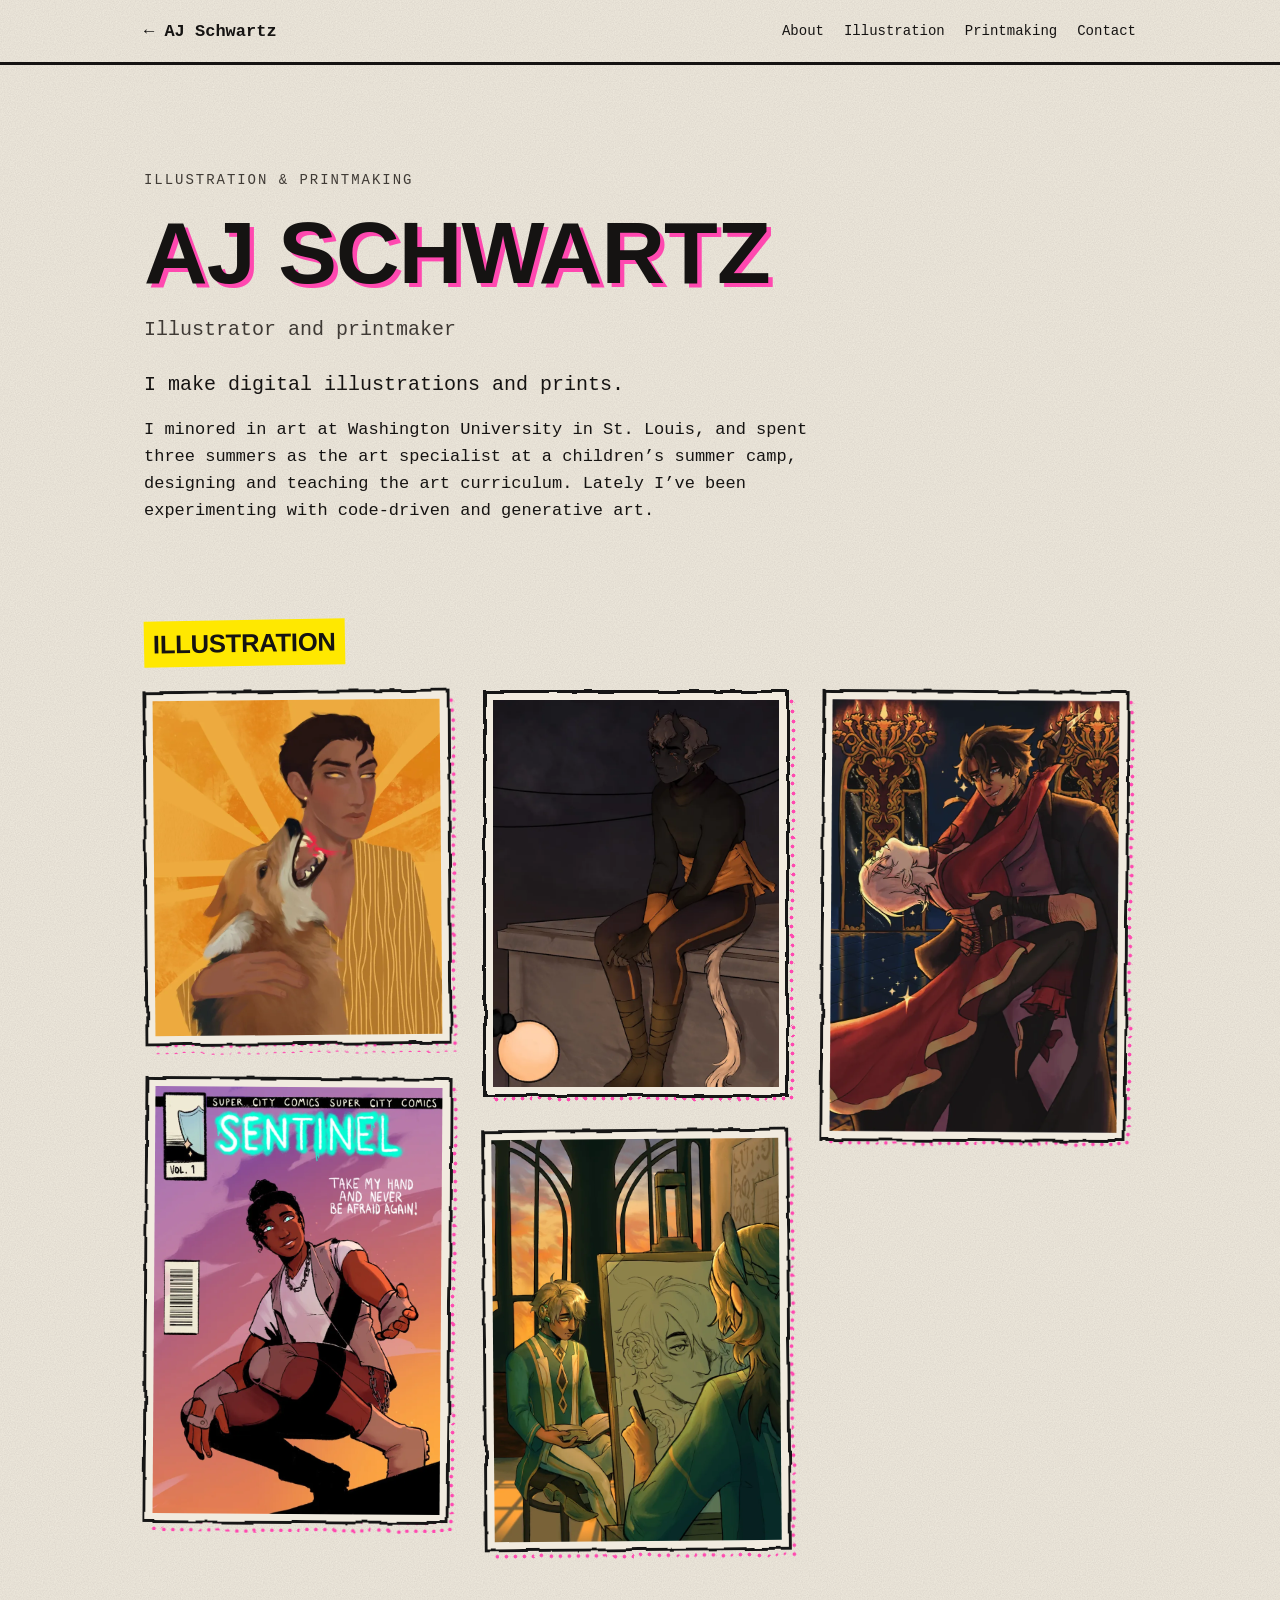
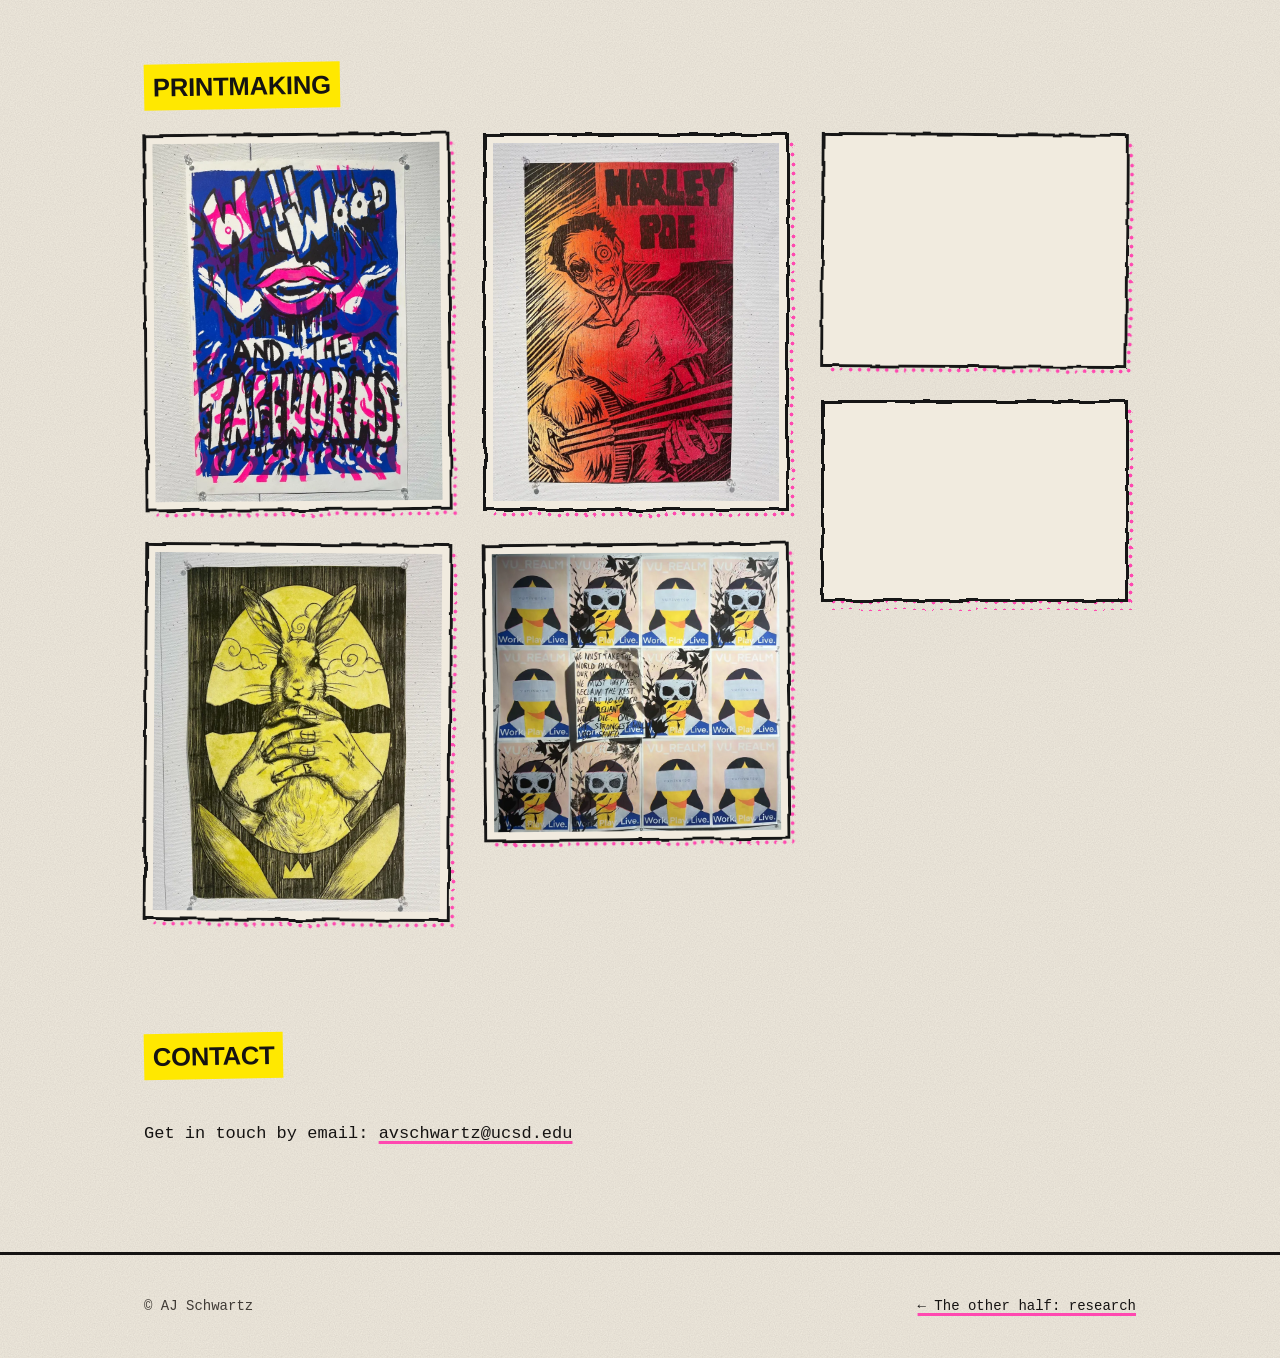
==== commit 4da19e61: "Portfolio: add ballroom dance illustration Co-Authored-By: Claude Opus 5.5 <noreply@anthropic.com> C" ====
--- a/illustration/index.html
+++ b/illustration/index.html
@@ -91,6 +91,14 @@
             </picture>
           </a>
         </li>
+        <li class="piece">
+          <a href="../assets/img/portfolio/aj-schwartz-illustration-ballroom-dance-large.webp">
+            <picture>
+              <source type="image/webp" srcset="../assets/img/portfolio/aj-schwartz-illustration-ballroom-dance.webp">
+              <img src="../assets/img/portfolio/aj-schwartz-illustration-ballroom-dance.jpg" width="800" height="1205" loading="lazy" decoding="async" alt="A smiling man in a dark coat dips a pale-haired dancer in a red dress across a candlelit ballroom, a knife raised behind his back, digital illustration by AJ Schwartz">
+            </picture>
+          </a>
+        </li>
       </ul>
     </section>
 
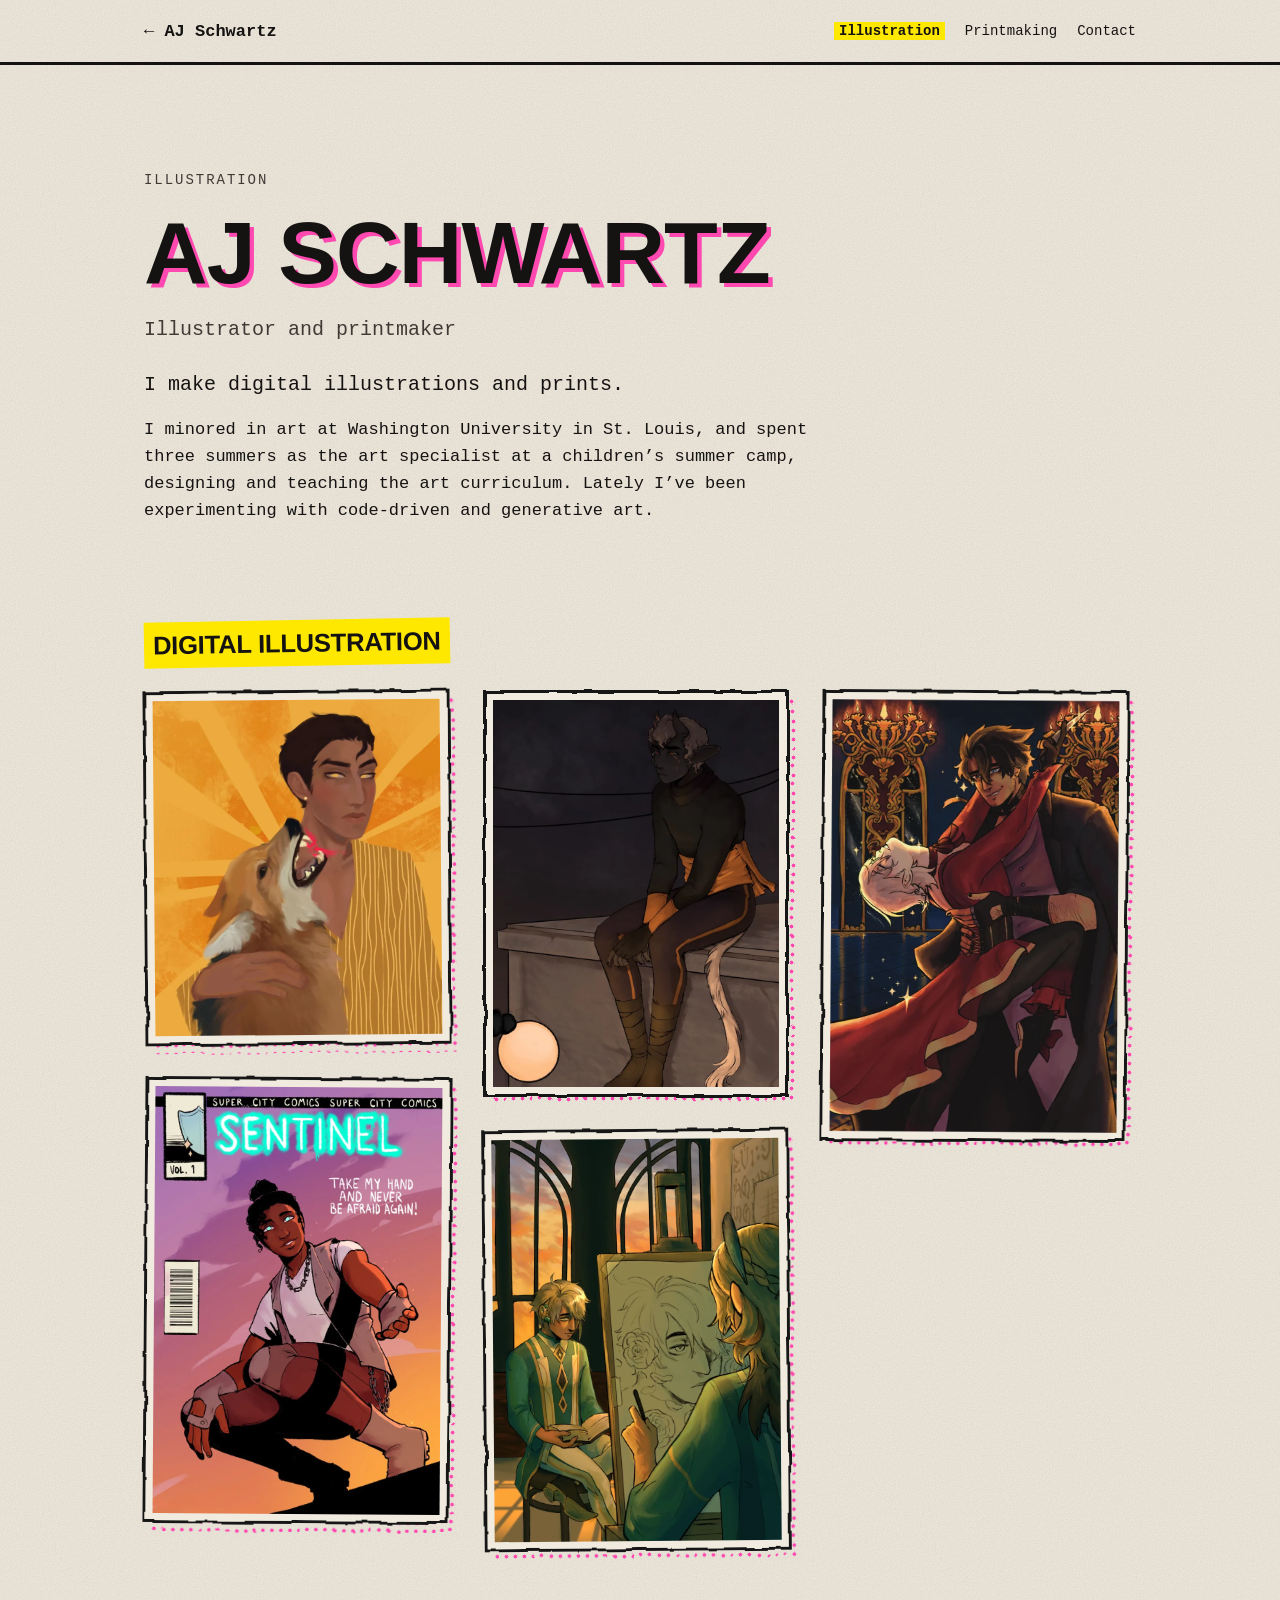
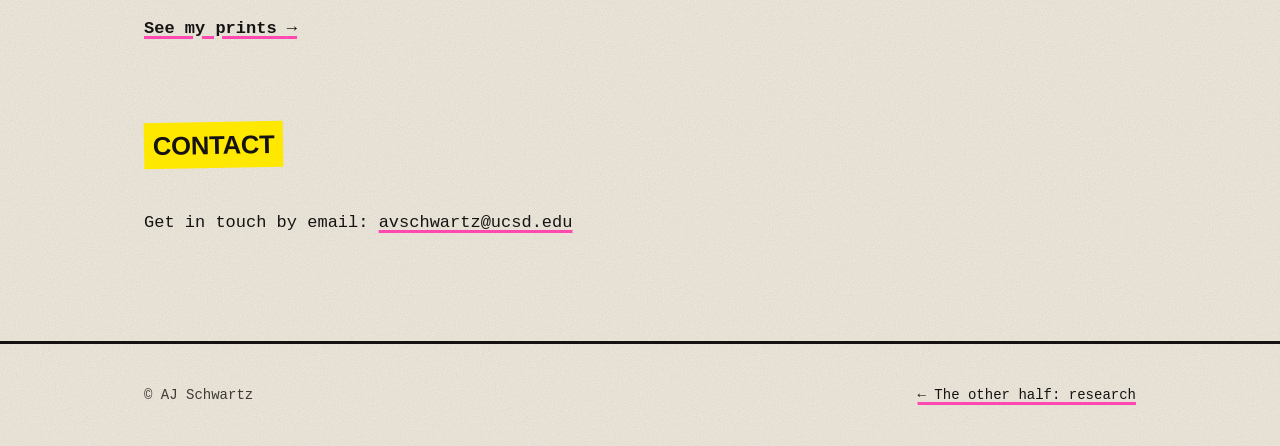
==== commit 9461724a: "Landing hover previews the wipe; split art side into illustration and printmaking pages Hovering or " ====
--- a/illustration/index.html
+++ b/illustration/index.html
@@ -4,14 +4,14 @@
   <meta charset="utf-8">
   <meta name="viewport" content="width=device-width, initial-scale=1">
   <title>AJ Schwartz | Illustration &amp; Printmaking</title>
-  <meta name="description" content="Digital illustrations and prints by AJ Schwartz, from character portraits to band posters.">
+  <meta name="description" content="Digital illustration by AJ Schwartz: character portraits, a comic book cover, and narrative scenes.">
   <link rel="canonical" href="https://ajmerc.github.io/illustration/">
   <!-- Google Search Console: paste the <meta name="google-site-verification" ...> tag on the line below. -->
 
   <meta property="og:type" content="website">
   <meta property="og:site_name" content="AJ Schwartz">
   <meta property="og:title" content="AJ Schwartz | Illustration &amp; Printmaking">
-  <meta property="og:description" content="Digital illustration and printmaking by AJ Schwartz.">
+  <meta property="og:description" content="Digital illustration by AJ Schwartz.">
   <meta property="og:url" content="https://ajmerc.github.io/illustration/">
   <meta property="og:image" content="https://ajmerc.github.io/assets/img/og-image.png">
   <meta property="og:image:alt" content="AJ Schwartz: research and illustration">
@@ -29,11 +29,10 @@
   <header class="site-header">
     <div class="container">
       <a class="home-link" href="../" data-wipe="home"><span aria-hidden="true">←</span> AJ Schwartz</a>
-      <nav class="site-nav" aria-label="Illustration sections">
+      <nav class="site-nav" aria-label="Art">
         <ul>
-          <li><a href="#about">About</a></li>
-          <li><a href="#illustration">Illustration</a></li>
-          <li><a href="#printmaking">Printmaking</a></li>
+          <li><a href="../illustration/" aria-current="page">Illustration</a></li>
+          <li><a href="../printmaking/">Printmaking</a></li>
           <li><a href="#contact">Contact</a></li>
         </ul>
       </nav>
@@ -43,7 +42,7 @@
   <main class="container">
     <!-- ===== Artist statement ===== -->
     <section class="hero" id="about">
-      <p class="eyebrow">Illustration &amp; Printmaking</p>
+      <p class="eyebrow">Illustration</p>
       <h1>AJ Schwartz</h1>
       <p class="role">Illustrator and printmaker</p>
       <p class="lede">I make digital illustrations and prints.</p>
@@ -57,7 +56,7 @@
          assets/img/portfolio/, then copy a whole <li class="piece"> ... </li> block and change
          the file names, width/height, and alt text. -->
     <section class="section" id="illustration">
-      <h2>Illustration</h2>
+      <h2>Digital illustration</h2>
       <ul class="gallery">
         <li class="piece">
           <a href="../assets/img/portfolio/aj-schwartz-illustration-maned-wolf-portrait-large.webp">
@@ -102,61 +101,10 @@
       </ul>
     </section>
 
-    <section class="section" id="printmaking">
-      <h2>Printmaking</h2>
-      <ul class="gallery">
-        <li class="piece">
-          <a href="../assets/img/portfolio/aj-schwartz-print-tapeworms-poster-large.webp">
-            <picture>
-              <source type="image/webp" srcset="../assets/img/portfolio/aj-schwartz-print-tapeworms-poster.webp">
-              <img src="../assets/img/portfolio/aj-schwartz-print-tapeworms-poster.jpg" width="800" height="1000" loading="lazy" decoding="async" alt="Band poster print in blue and fluorescent pink with hand-drawn lettering, print by AJ Schwartz">
-            </picture>
-          </a>
-        </li>
-        <li class="piece">
-          <a href="../assets/img/portfolio/aj-schwartz-print-rabbit-large.webp">
-            <picture>
-              <source type="image/webp" srcset="../assets/img/portfolio/aj-schwartz-print-rabbit.webp">
-              <img src="../assets/img/portfolio/aj-schwartz-print-rabbit.jpg" width="800" height="1000" loading="lazy" decoding="async" alt="Print of a rabbit held in tattooed hands inside a yellow oval, print by AJ Schwartz">
-            </picture>
-          </a>
-        </li>
-        <li class="piece">
-          <a href="../assets/img/portfolio/aj-schwartz-print-harley-poe-large.webp">
-            <picture>
-              <source type="image/webp" srcset="../assets/img/portfolio/aj-schwartz-print-harley-poe.webp">
-              <img src="../assets/img/portfolio/aj-schwartz-print-harley-poe.jpg" width="800" height="1000" loading="lazy" decoding="async" alt="Red and orange print of a wide-eyed figure playing guitar, with the words “Harley Poe,” print by AJ Schwartz">
-            </picture>
-          </a>
-        </li>
-        <li class="piece">
-          <a href="../assets/img/portfolio/aj-schwartz-print-vu-realm-installation-large.webp">
-            <picture>
-              <source type="image/webp" srcset="../assets/img/portfolio/aj-schwartz-print-vu-realm-installation.webp">
-              <img src="../assets/img/portfolio/aj-schwartz-print-vu-realm-installation.jpg" width="800" height="775" loading="lazy" decoding="async" alt="Wall of repeated corporate-style posters reading “VU_REALM” and “Work. Play. Live.,” some overprinted with skull masks and a handwritten manifesto, prints by AJ Schwartz">
-            </picture>
-          </a>
-        </li>
-        <li class="piece">
-          <a href="../assets/img/portfolio/aj-schwartz-print-deaths-head-moth-large.webp">
-            <picture>
-              <source type="image/webp" srcset="../assets/img/portfolio/aj-schwartz-print-deaths-head-moth.webp">
-              <img src="../assets/img/portfolio/aj-schwartz-print-deaths-head-moth.jpg" width="800" height="600" loading="lazy" decoding="async" alt="Signed print of a death’s-head moth in black and yellow with a yellow halo, print by AJ Schwartz">
-            </picture>
-          </a>
-        </li>
-        <li class="piece">
-          <a href="../assets/img/portfolio/aj-schwartz-print-all-hail-weird-art-large.webp">
-            <picture>
-              <source type="image/webp" srcset="../assets/img/portfolio/aj-schwartz-print-all-hail-weird-art.webp">
-              <img src="../assets/img/portfolio/aj-schwartz-print-all-hail-weird-art.jpg" width="800" height="508" loading="lazy" decoding="async" alt="Two pink and blue collage prints of eyes and faces with the words “All Hail Weird Art,” prints by AJ Schwartz">
-            </picture>
-          </a>
-        </li>
-      </ul>
-    </section>
 
-    <!-- Sketches & concepts: add a third gallery section here when ready. -->
+    <p class="see-also"><a href="../printmaking/">See my prints <span aria-hidden="true">→</span></a></p>
+
+    <!-- Sketches & concepts: add another gallery section here when ready. -->
 
     <section class="section" id="contact">
       <h2>Contact</h2>
--- a/assets/css/site.css
+++ b/assets/css/site.css
@@ -119,7 +119,17 @@
 }
 
 /* 4. Landing page ---------------------------------------------------------- */
+/* How far the seam is pushed from the middle (animated on hover). */
+@property --shift {
+  syntax: "<length>";
+  inherits: true;
+  initial-value: 0px;
+}
+
 .landing main {
+  --shift: 0px;
+  --seam: calc(50% + var(--shift));
+  transition: --shift .5s cubic-bezier(.3, .7, .2, 1);
   position: relative;
   isolation: isolate;
   min-height: 100vh;
@@ -127,7 +137,7 @@
   display: grid;
   grid-template-columns: 1fr 1fr;
   grid-template-rows: auto 1fr;
-  background: linear-gradient(90deg, var(--r-paper) 50%, var(--i-paper) 50%);
+  background: linear-gradient(90deg, var(--r-paper) var(--seam), var(--i-paper) var(--seam));
   color: var(--r-ink);
 }
 
@@ -135,7 +145,7 @@
 .landing main::before {
   content: "";
   position: absolute;
-  inset: 0 0 0 50%;
+  inset: 0 0 0 var(--seam);
   background: var(--grain);
   z-index: -1;
   pointer-events: none;
@@ -146,7 +156,7 @@
   content: "";
   position: absolute;
   top: 0; bottom: 0;
-  left: calc(50% - 16px);
+  left: calc(var(--seam) - 16px);
   width: 16px;
   background: url("../img/torn-edge.svg") repeat-y 0 0 / 16px 120px;
   z-index: -1;
@@ -177,7 +187,7 @@
   inset: 0;
   color: var(--pink);
   transform: translate(0.05em, 0.035em);
-  clip-path: inset(0 0 0 50%);
+  clip-path: inset(0 0 0 calc(50% + var(--shift)));
   z-index: -1;
 }
 
@@ -218,16 +228,35 @@
 .half__label { font-family: var(--display); font-size: var(--step-3); line-height: 1.05; }
 .half__desc { max-width: 22rem; color: var(--muted); font-size: var(--step--1); }
 .half__cta { font-size: var(--step--1); font-weight: 600; }
-.half__cta span { display: inline-block; transition: transform .25s ease; }
+.half__cta span { display: inline-block; transition: transform .3s ease; }
+
+/* Hover / keyboard focus: the chosen half pushes the seam toward the other side,
+   a preview of the wipe. (wipe.js starts the wipe from wherever the seam is.) */
+@media (hover: hover) {
+  .landing main:has(.half--research:hover) { --shift: 5vw; }
+  .landing main:has(.half--illustration:hover) { --shift: -5vw; }
+}
+.landing main:has(.half--research:focus-visible) { --shift: 5vw; }
+.landing main:has(.half--illustration:focus-visible) { --shift: -5vw; }
 
 /* Research half: crisp, aligned left */
 .half--research { align-items: flex-start; }
-.half--research .half__label { font-weight: 700; letter-spacing: -0.01em; }
+.half--research .half__label {
+  font-weight: 700;
+  letter-spacing: -0.01em;
+  padding-bottom: 0.08em;
+  background: linear-gradient(currentColor, currentColor) no-repeat 0 100% / 0 3px;
+  transition: background-size .35s ease;
+}
 .half--research .half__cta { color: var(--r-accent); }
-.half--research:hover .half__cta span { transform: translateX(6px); }
+.half--research:is(:hover, :focus-visible) .half__label { background-size: 100% 3px; }
+.half--research:is(:hover, :focus-visible) .half__cta span { transform: translateX(10px); }
 
 .turns { width: min(18rem, 100%); height: auto; margin-bottom: 1.25rem; color: var(--r-accent); }
 .turns text { font: 600 9px var(--sans); fill: var(--r-muted); }
+/* Speaker B's turns slide in tighter, like a smoother conversation */
+.turns .b rect { transition: transform .4s ease; }
+.half--research:is(:hover, :focus-visible) .turns .b rect { transform: translateX(-5px); }
 
 /* Illustration half: mirrored, printed, a bit crooked */
 .half--illustration { align-items: flex-end; text-align: right; }
@@ -235,10 +264,10 @@
   text-transform: uppercase;
   text-shadow: 3px 3px 0 var(--pink);
   transform: rotate(-1.5deg);
-  transition: text-shadow .25s ease;
-}
-.half--illustration:hover .half__label { text-shadow: 6px 5px 0 var(--pink); }
-.half--illustration:hover .half__cta span { transform: translateX(-6px); }
+  transition: text-shadow .25s ease, transform .25s ease;
+}
+.half--illustration:is(:hover, :focus-visible) .half__label { text-shadow: 7px 6px 0 var(--pink); transform: rotate(-3deg) scale(1.04); }
+.half--illustration:is(:hover, :focus-visible) .half__cta span { transform: translateX(-10px); }
 
 /* Halftone blob in the illustration half */
 .half--illustration::before {
@@ -249,8 +278,11 @@
   -webkit-mask-image: radial-gradient(circle at 78% 42%, #000 0 8%, transparent 38%);
   mask-image: radial-gradient(circle at 78% 42%, #000 0 8%, transparent 38%);
   opacity: .55;
+  transform-origin: 78% 42%;
+  transition: opacity .35s ease, transform .5s ease;
   z-index: -1;
 }
+.half--illustration:is(:hover, :focus-visible)::before { opacity: .9; transform: scale(1.15); }
 
 /* Stack the halves on narrow screens. Breakpoint matches splitLayout in wipe.js. */
 @media (max-width: 47.99rem) {
@@ -458,6 +490,10 @@
   text-underline-offset: 3px;
 }
 .theme-illustration .site-nav a { text-decoration: none; }
+.site-nav a[aria-current="page"] { color: var(--ink); font-weight: 700; }
+.theme-illustration .site-nav a[aria-current="page"] { background: var(--yellow); padding: 0.1em 0.35em; }
+
+.see-also { margin: 0; padding-block: 0.5rem 1.5rem; font-weight: 700; }
 
 .theme-illustration .card { position: relative; isolation: isolate; padding: 1.25rem; }
 .theme-illustration .card:nth-child(odd) { transform: rotate(-0.6deg); }
